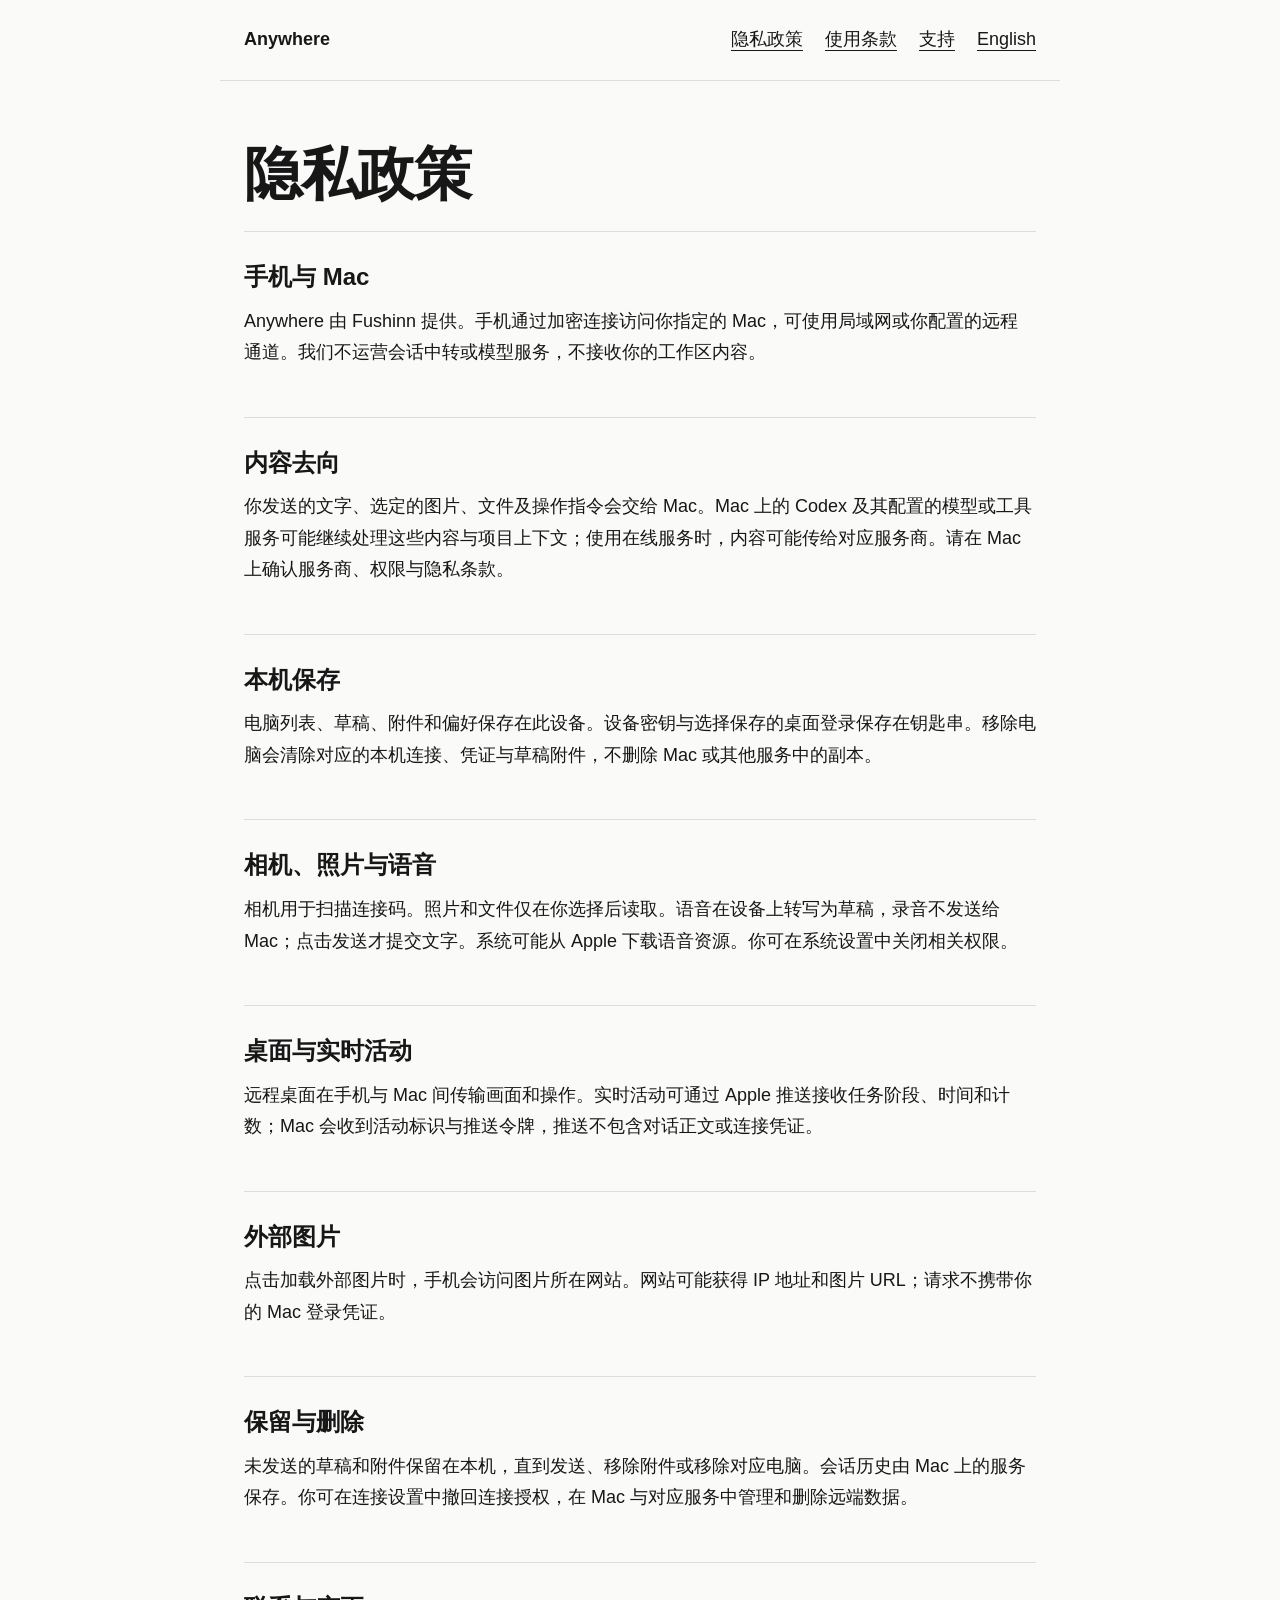
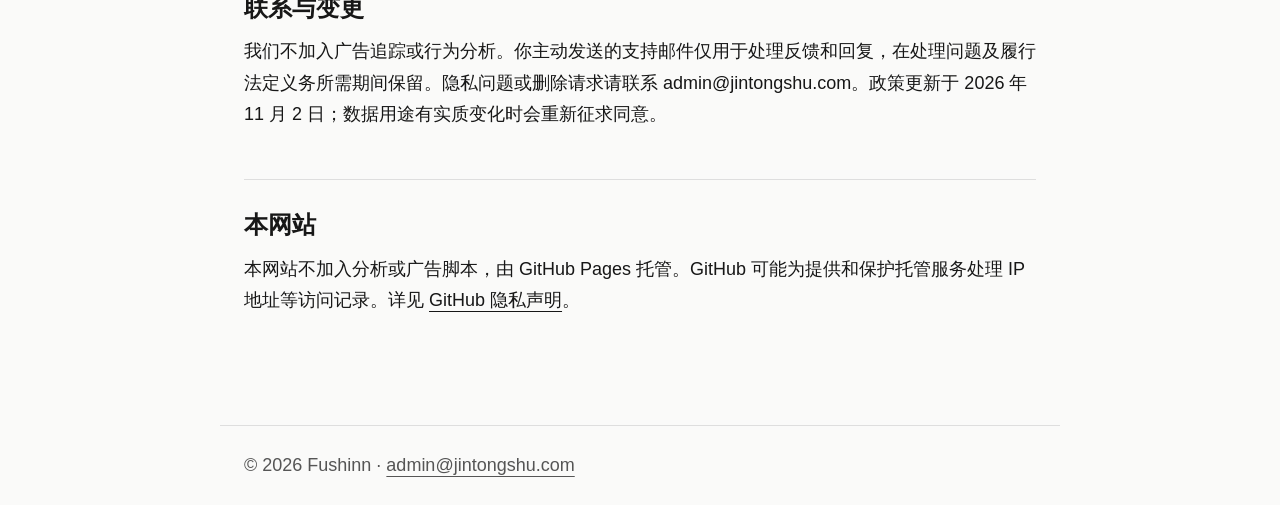
==== privacy.html @ 37e11890 "Publish Anywhere privacy, terms and support pages" ====
<!doctype html>
<html lang="zh-Hans"><head><meta charset="utf-8"><meta name="viewport" content="width=device-width,initial-scale=1"><meta name="color-scheme" content="light dark"><meta name="referrer" content="no-referrer"><title>隐私政策 · Anywhere</title><link rel="stylesheet" href="style.css"></head>
<body><header><a href="index.html">Anywhere</a><nav aria-label="导航"><a href="privacy.html">隐私政策</a><a href="terms.html">使用条款</a><a href="support.html">支持</a><a href="privacy-en.html" lang="en">English</a></nav></header><main><h1>隐私政策</h1><section><h2>手机与 Mac</h2><p>Anywhere 由 Fushinn 提供。手机通过加密连接访问你指定的 Mac，可使用局域网或你配置的远程通道。我们不运营会话中转或模型服务，不接收你的工作区内容。</p></section><section><h2>内容去向</h2><p>你发送的文字、选定的图片、文件及操作指令会交给 Mac。Mac 上的 Codex 及其配置的模型或工具服务可能继续处理这些内容与项目上下文；使用在线服务时，内容可能传给对应服务商。请在 Mac 上确认服务商、权限与隐私条款。</p></section><section><h2>本机保存</h2><p>电脑列表、草稿、附件和偏好保存在此设备。设备密钥与选择保存的桌面登录保存在钥匙串。移除电脑会清除对应的本机连接、凭证与草稿附件，不删除 Mac 或其他服务中的副本。</p></section><section><h2>相机、照片与语音</h2><p>相机用于扫描连接码。照片和文件仅在你选择后读取。语音在设备上转写为草稿，录音不发送给 Mac；点击发送才提交文字。系统可能从 Apple 下载语音资源。你可在系统设置中关闭相关权限。</p></section><section><h2>桌面与实时活动</h2><p>远程桌面在手机与 Mac 间传输画面和操作。实时活动可通过 Apple 推送接收任务阶段、时间和计数；Mac 会收到活动标识与推送令牌，推送不包含对话正文或连接凭证。</p></section><section><h2>外部图片</h2><p>点击加载外部图片时，手机会访问图片所在网站。网站可能获得 IP 地址和图片 URL；请求不携带你的 Mac 登录凭证。</p></section><section><h2>保留与删除</h2><p>未发送的草稿和附件保留在本机，直到发送、移除附件或移除对应电脑。会话历史由 Mac 上的服务保存。你可在连接设置中撤回连接授权，在 Mac 与对应服务中管理和删除远端数据。</p></section><section><h2>联系与变更</h2><p>我们不加入广告追踪或行为分析。你主动发送的支持邮件仅用于处理反馈和回复，在处理问题及履行法定义务所需期间保留。隐私问题或删除请求请联系 admin@jintongshu.com。政策更新于 2026 年 11 月 2 日；数据用途有实质变化时会重新征求同意。</p></section><section><h2>本网站</h2><p>本网站不加入分析或广告脚本，由 GitHub Pages 托管。GitHub 可能为提供和保护托管服务处理 IP 地址等访问记录。详见 <a href="https://docs.github.com/en/site-policy/privacy-policies/github-general-privacy-statement">GitHub 隐私声明</a>。</p></section></main><footer><p>© 2026 Fushinn · <a href="mailto:admin@jintongshu.com">admin@jintongshu.com</a></p></footer></body></html>
---- style.css ----
:root{color-scheme:light dark;--bg:#fafaf9;--fg:#171717;--muted:#555;--card:#fff;--line:#dedede}*{box-sizing:border-box}body{margin:0;background:var(--bg);color:var(--fg);font:18px/1.75 -apple-system,BlinkMacSystemFont,'Segoe UI',sans-serif}a{color:inherit;text-underline-offset:5px}a:focus-visible{outline:3px solid #2878ec;outline-offset:5px}header,main,footer{max-width:840px;margin:auto;padding:24px}header{display:flex;gap:24px;align-items:center;justify-content:space-between;border-bottom:1px solid var(--line)}header>a{font-weight:700;text-decoration:none}nav{display:flex;gap:22px;flex-wrap:wrap}h1{font-size:clamp(36px,6vw,58px);line-height:1.15;letter-spacing:-1.4px;margin:36px 0 24px}h2{font-size:24px;line-height:1.4;margin:0 0 12px}p{margin:0 0 20px;overflow-wrap:anywhere}section{padding:28px 0;border-top:1px solid var(--line)}.lead{font-size:24px;line-height:1.6;color:var(--muted)}.button{display:inline-block;padding:12px 22px;border-radius:16px;background:var(--fg);color:var(--bg);text-decoration:none;font-weight:600;margin:8px 12px 8px 0}.grid{display:grid;grid-template-columns:repeat(2,1fr);gap:18px;margin:36px 0}.card{border:1px solid var(--line);border-radius:24px;padding:24px;background:var(--card);text-decoration:none}.card strong{display:block;font-size:24px;margin-bottom:8px}footer{border-top:1px solid var(--line);margin-top:36px}footer p{margin:0;color:var(--muted)}@media(prefers-color-scheme:dark){:root{--bg:#101010;--fg:#f5f5f5;--muted:#b8b8b8;--card:#1b1b1b;--line:#363636}}@media(max-width:560px){header{align-items:flex-start;flex-direction:column;gap:12px}.grid{grid-template-columns:1fr}header,main,footer{padding:20px}nav{gap:18px}h1{margin-top:24px}}
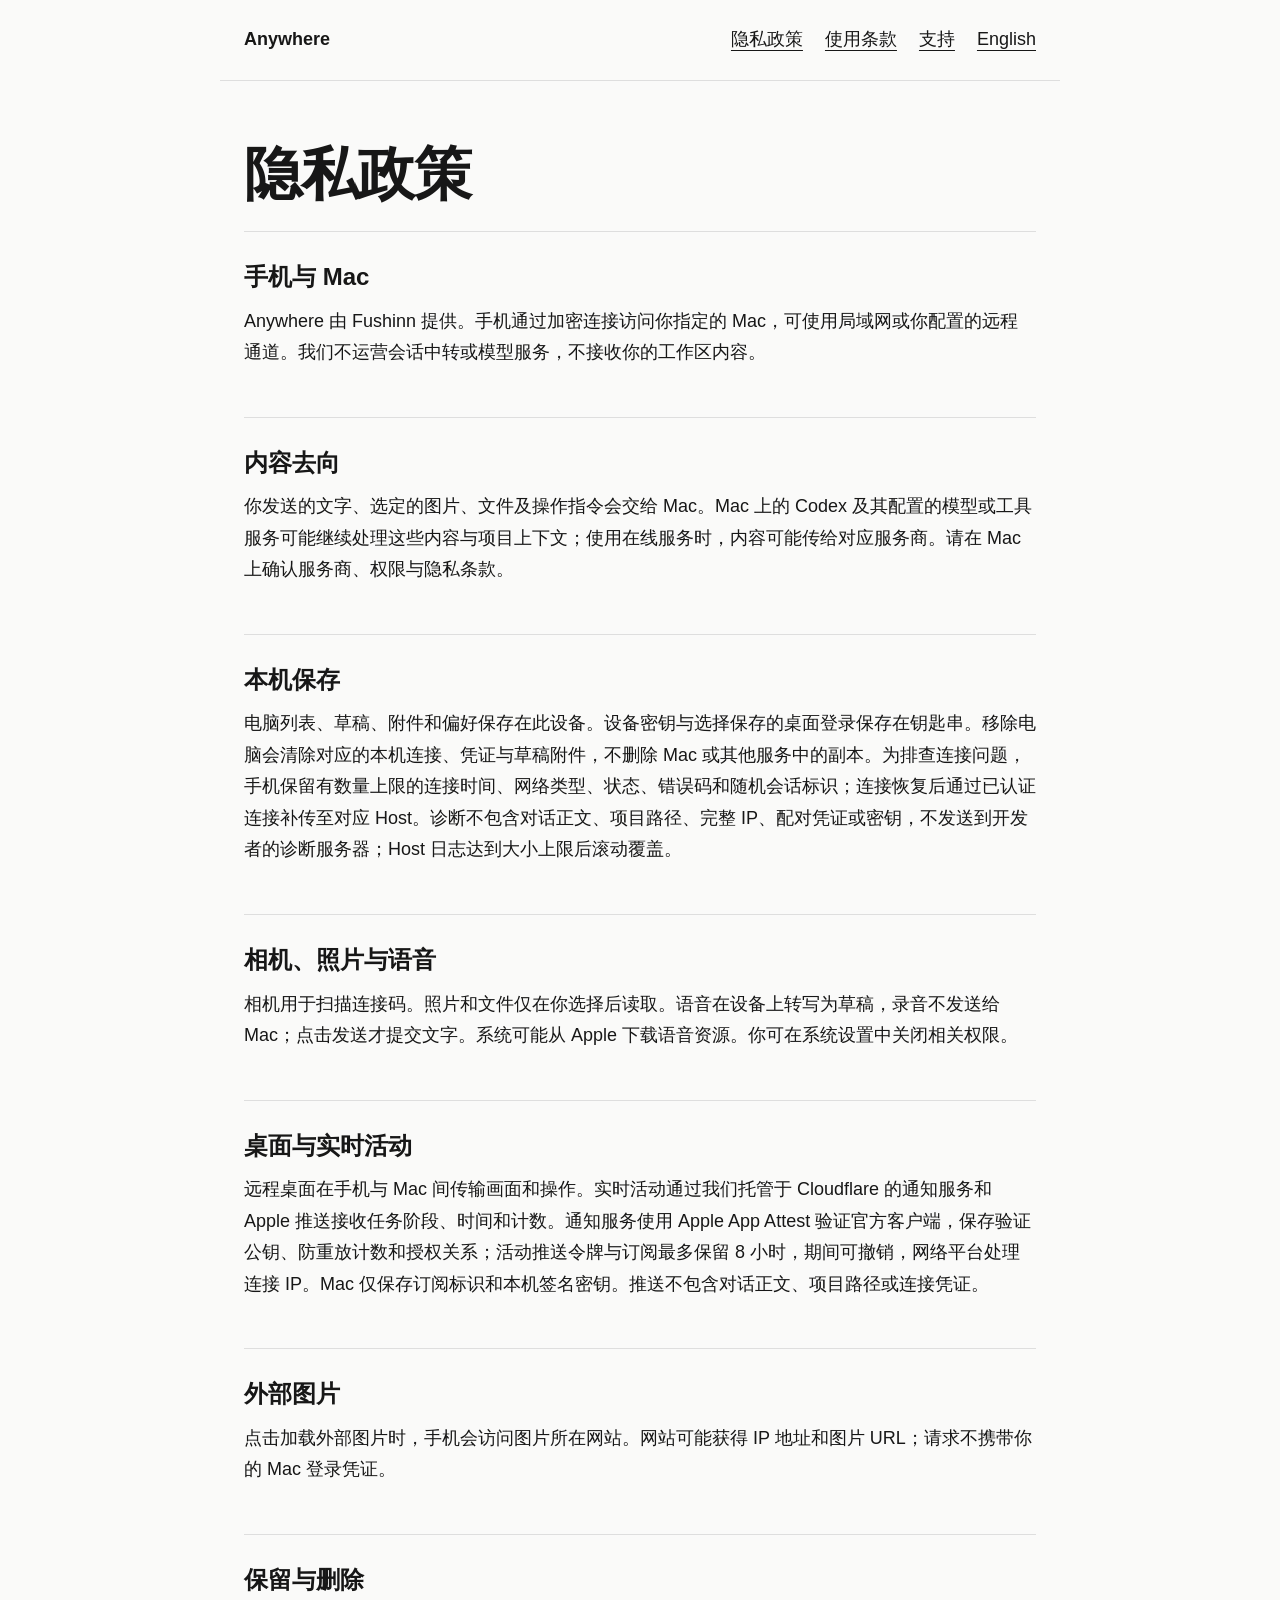
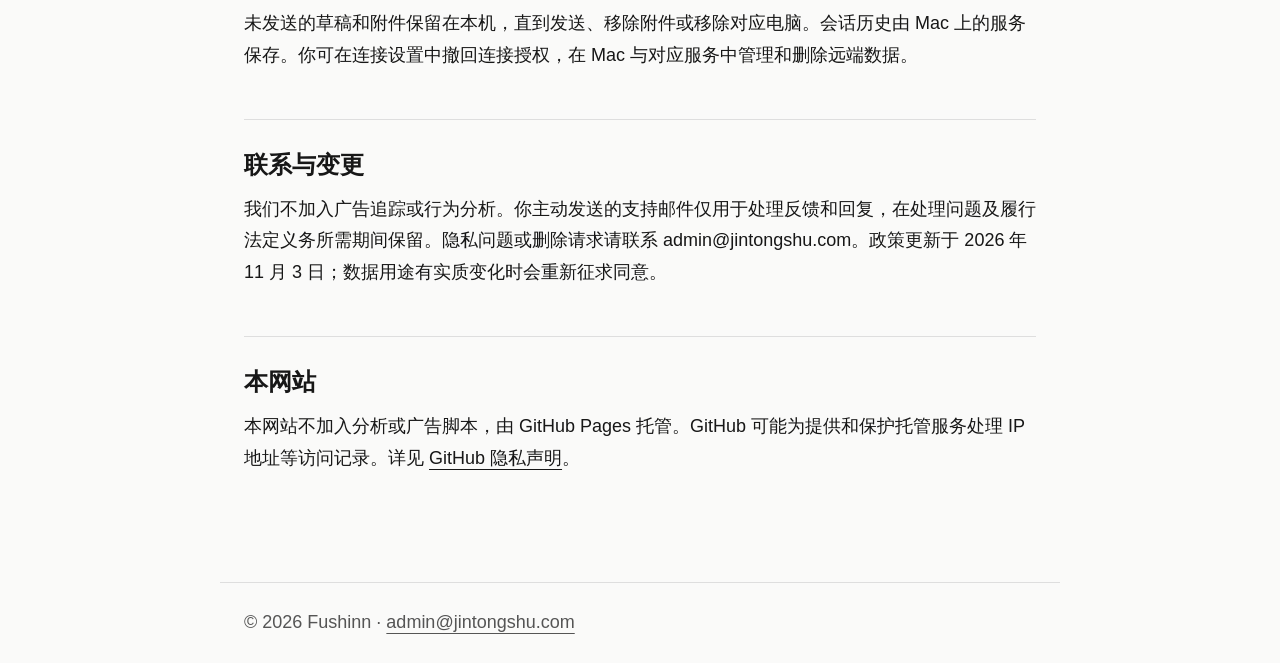
==== commit 6d99899d: "Document connection diagnostics and current push data handling" ====
--- a/privacy.html
+++ b/privacy.html
@@ -1,3 +1,3 @@
 <!doctype html>
 <html lang="zh-Hans"><head><meta charset="utf-8"><meta name="viewport" content="width=device-width,initial-scale=1"><meta name="color-scheme" content="light dark"><meta name="referrer" content="no-referrer"><title>隐私政策 · Anywhere</title><link rel="stylesheet" href="style.css"></head>
-<body><header><a href="index.html">Anywhere</a><nav aria-label="导航"><a href="privacy.html">隐私政策</a><a href="terms.html">使用条款</a><a href="support.html">支持</a><a href="privacy-en.html" lang="en">English</a></nav></header><main><h1>隐私政策</h1><section><h2>手机与 Mac</h2><p>Anywhere 由 Fushinn 提供。手机通过加密连接访问你指定的 Mac，可使用局域网或你配置的远程通道。我们不运营会话中转或模型服务，不接收你的工作区内容。</p></section><section><h2>内容去向</h2><p>你发送的文字、选定的图片、文件及操作指令会交给 Mac。Mac 上的 Codex 及其配置的模型或工具服务可能继续处理这些内容与项目上下文；使用在线服务时，内容可能传给对应服务商。请在 Mac 上确认服务商、权限与隐私条款。</p></section><section><h2>本机保存</h2><p>电脑列表、草稿、附件和偏好保存在此设备。设备密钥与选择保存的桌面登录保存在钥匙串。移除电脑会清除对应的本机连接、凭证与草稿附件，不删除 Mac 或其他服务中的副本。</p></section><section><h2>相机、照片与语音</h2><p>相机用于扫描连接码。照片和文件仅在你选择后读取。语音在设备上转写为草稿，录音不发送给 Mac；点击发送才提交文字。系统可能从 Apple 下载语音资源。你可在系统设置中关闭相关权限。</p></section><section><h2>桌面与实时活动</h2><p>远程桌面在手机与 Mac 间传输画面和操作。实时活动可通过 Apple 推送接收任务阶段、时间和计数；Mac 会收到活动标识与推送令牌，推送不包含对话正文或连接凭证。</p></section><section><h2>外部图片</h2><p>点击加载外部图片时，手机会访问图片所在网站。网站可能获得 IP 地址和图片 URL；请求不携带你的 Mac 登录凭证。</p></section><section><h2>保留与删除</h2><p>未发送的草稿和附件保留在本机，直到发送、移除附件或移除对应电脑。会话历史由 Mac 上的服务保存。你可在连接设置中撤回连接授权，在 Mac 与对应服务中管理和删除远端数据。</p></section><section><h2>联系与变更</h2><p>我们不加入广告追踪或行为分析。你主动发送的支持邮件仅用于处理反馈和回复，在处理问题及履行法定义务所需期间保留。隐私问题或删除请求请联系 admin@jintongshu.com。政策更新于 2026 年 11 月 2 日；数据用途有实质变化时会重新征求同意。</p></section><section><h2>本网站</h2><p>本网站不加入分析或广告脚本，由 GitHub Pages 托管。GitHub 可能为提供和保护托管服务处理 IP 地址等访问记录。详见 <a href="https://docs.github.com/en/site-policy/privacy-policies/github-general-privacy-statement">GitHub 隐私声明</a>。</p></section></main><footer><p>© 2026 Fushinn · <a href="mailto:admin@jintongshu.com">admin@jintongshu.com</a></p></footer></body></html>+<body><header><a href="index.html">Anywhere</a><nav aria-label="导航"><a href="privacy.html">隐私政策</a><a href="terms.html">使用条款</a><a href="support.html">支持</a><a href="privacy-en.html" lang="en">English</a></nav></header><main><h1>隐私政策</h1><section><h2>手机与 Mac</h2><p>Anywhere 由 Fushinn 提供。手机通过加密连接访问你指定的 Mac，可使用局域网或你配置的远程通道。我们不运营会话中转或模型服务，不接收你的工作区内容。</p></section><section><h2>内容去向</h2><p>你发送的文字、选定的图片、文件及操作指令会交给 Mac。Mac 上的 Codex 及其配置的模型或工具服务可能继续处理这些内容与项目上下文；使用在线服务时，内容可能传给对应服务商。请在 Mac 上确认服务商、权限与隐私条款。</p></section><section><h2>本机保存</h2><p>电脑列表、草稿、附件和偏好保存在此设备。设备密钥与选择保存的桌面登录保存在钥匙串。移除电脑会清除对应的本机连接、凭证与草稿附件，不删除 Mac 或其他服务中的副本。为排查连接问题，手机保留有数量上限的连接时间、网络类型、状态、错误码和随机会话标识；连接恢复后通过已认证连接补传至对应 Host。诊断不包含对话正文、项目路径、完整 IP、配对凭证或密钥，不发送到开发者的诊断服务器；Host 日志达到大小上限后滚动覆盖。</p></section><section><h2>相机、照片与语音</h2><p>相机用于扫描连接码。照片和文件仅在你选择后读取。语音在设备上转写为草稿，录音不发送给 Mac；点击发送才提交文字。系统可能从 Apple 下载语音资源。你可在系统设置中关闭相关权限。</p></section><section><h2>桌面与实时活动</h2><p>远程桌面在手机与 Mac 间传输画面和操作。实时活动通过我们托管于 Cloudflare 的通知服务和 Apple 推送接收任务阶段、时间和计数。通知服务使用 Apple App Attest 验证官方客户端，保存验证公钥、防重放计数和授权关系；活动推送令牌与订阅最多保留 8 小时，期间可撤销，网络平台处理连接 IP。Mac 仅保存订阅标识和本机签名密钥。推送不包含对话正文、项目路径或连接凭证。</p></section><section><h2>外部图片</h2><p>点击加载外部图片时，手机会访问图片所在网站。网站可能获得 IP 地址和图片 URL；请求不携带你的 Mac 登录凭证。</p></section><section><h2>保留与删除</h2><p>未发送的草稿和附件保留在本机，直到发送、移除附件或移除对应电脑。会话历史由 Mac 上的服务保存。你可在连接设置中撤回连接授权，在 Mac 与对应服务中管理和删除远端数据。</p></section><section><h2>联系与变更</h2><p>我们不加入广告追踪或行为分析。你主动发送的支持邮件仅用于处理反馈和回复，在处理问题及履行法定义务所需期间保留。隐私问题或删除请求请联系 admin@jintongshu.com。政策更新于 2026 年 11 月 3 日；数据用途有实质变化时会重新征求同意。</p></section><section><h2>本网站</h2><p>本网站不加入分析或广告脚本，由 GitHub Pages 托管。GitHub 可能为提供和保护托管服务处理 IP 地址等访问记录。详见 <a href="https://docs.github.com/en/site-policy/privacy-policies/github-general-privacy-statement">GitHub 隐私声明</a>。</p></section></main><footer><p>© 2026 Fushinn · <a href="mailto:admin@jintongshu.com">admin@jintongshu.com</a></p></footer></body></html>
